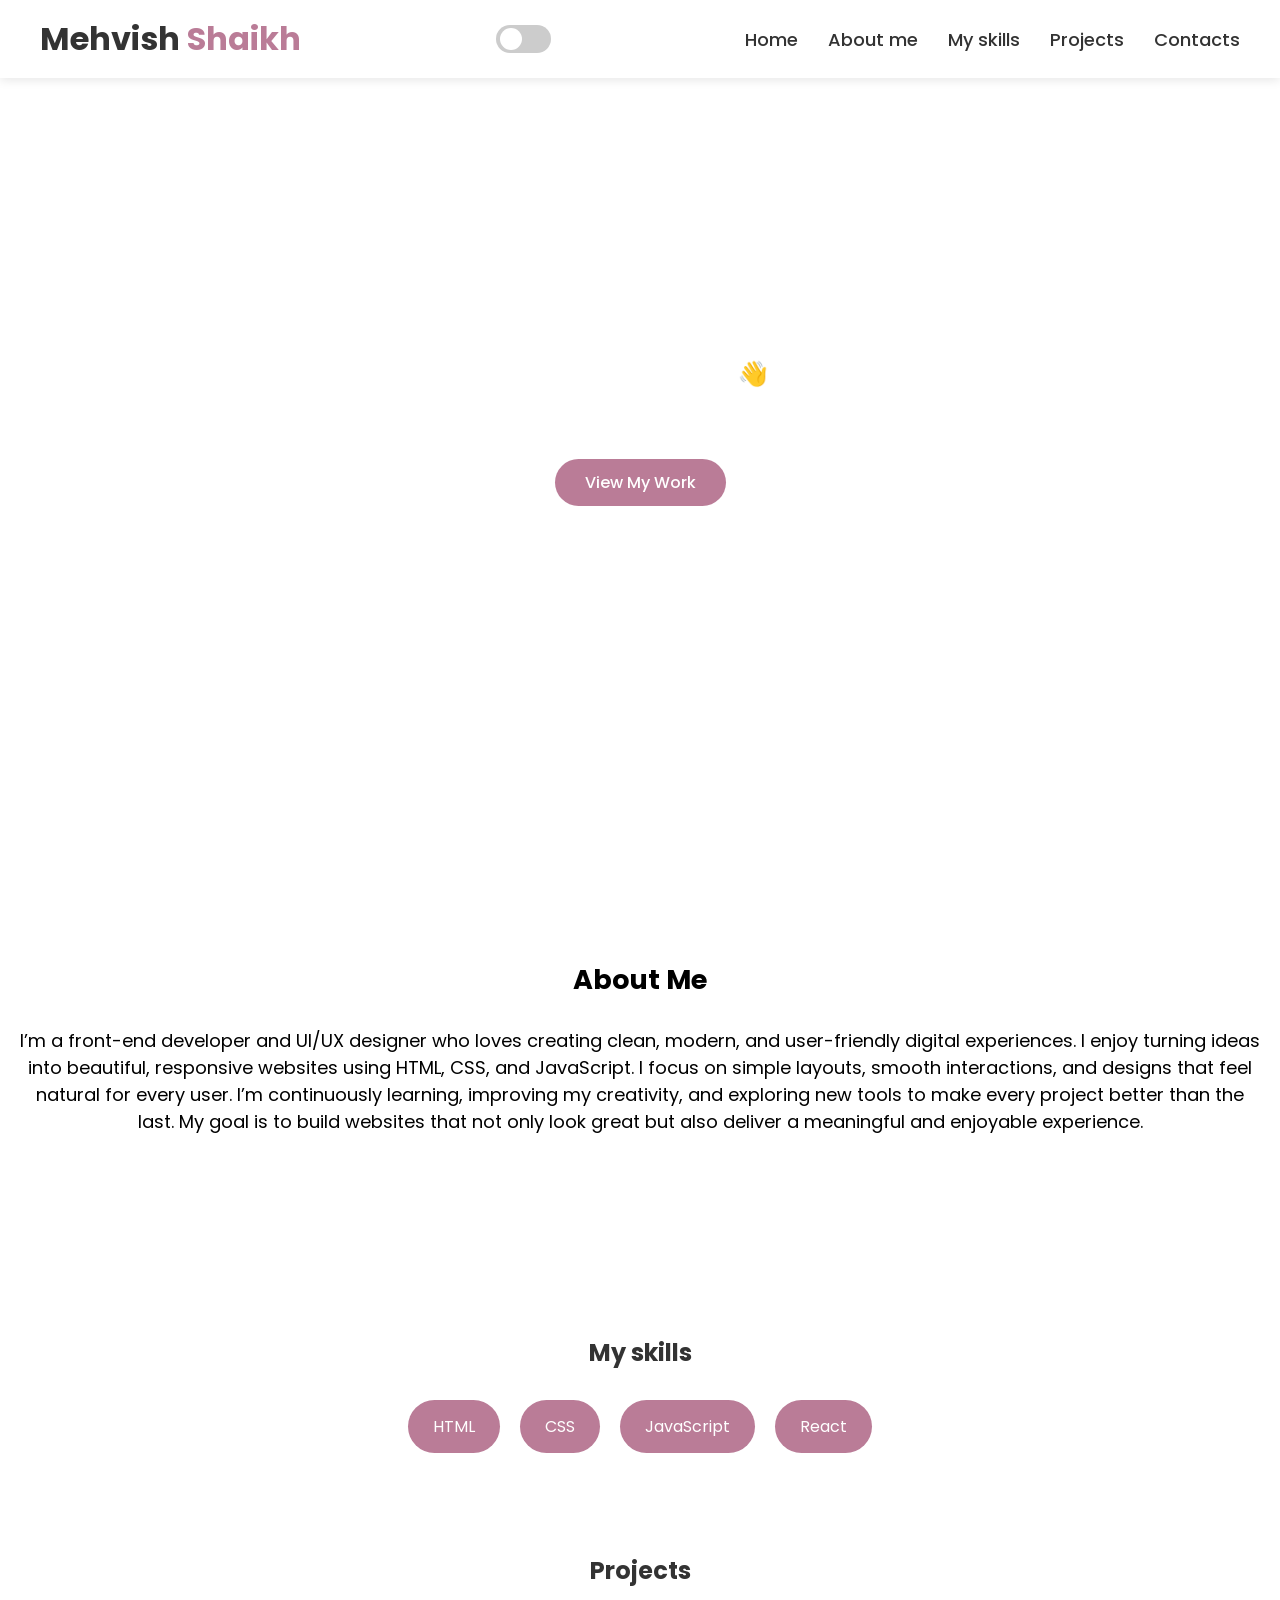
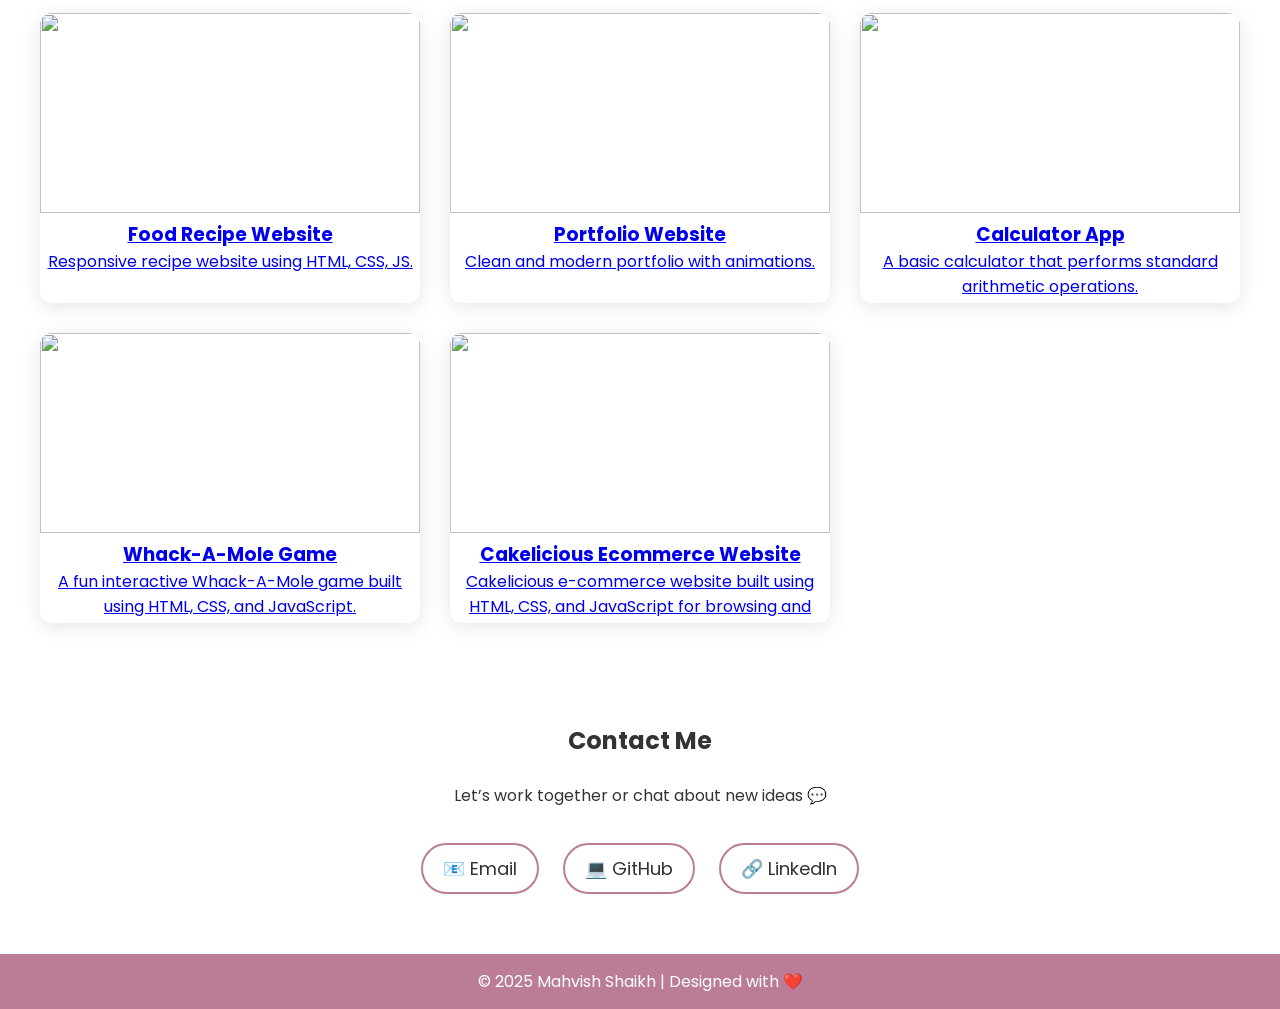
==== index.html @ 02b91872 "Add files via upload" ====
<!DOCTYPE html>
<html lang="en">
<head>
  <meta charset="UTF-8">
  <meta name="viewport" content="width=device-width, initial-scale=1.0">
  <title>Mehvish Shaikh | Portfolio</title>
  <link rel="stylesheet" href="style.css">
  <link href="https://fonts.googleapis.com/css2?family=Poppins:wght@300;400;600&display=swap" rel="stylesheet">
</head>

<body>

  <header>
<div class="container">
      <h1 class="logo">Mehvish<span> Shaikh</span></h1>

     <!-- Dark mode toggle -->
      <label class="switch">
        <input type="checkbox" id="themeToggle">
        <span class="slider"></span>
      </label>

       <!-- NAVBAR -->
    <nav>
      <ul>
        <li><a href="#home">Home</a></li>
        <li><a href="#about">About me</a></li>
        <li><a href="#skills">My skills</a></li>
        <li><a href="#projects">Projects</a></li>
        <li><a href="#contact">Contacts</a></li>
      </ul>
    </nav>
    </div>
  </header>

  <!-- HERO -->
  <section id="home" class="hero fade">
    <div class="hero-content">
      <h1>Hello, I'm <span>Mehvish</span> 👋</h1>
      <h3>Front-End Developer | Designer | Coder</h3>
      <p>I build modern, responsive, and beautiful websites using HTML, CSS, and JavaScript.</p>
      <br>
      <a href="#projects" class="btn">View My Work</a>
    </div>
  </section>


  <!-- ABOUT -->
   <section id="about" class="about fade">
    <h1>About Me</h1>
    <br>
    <p> I’m a front-end developer and UI/UX designer who loves creating clean, modern, 
      and user-friendly digital experiences. I enjoy turning ideas into beautiful, 
      responsive websites using HTML, CSS, and JavaScript. I focus on simple layouts, 
      smooth interactions, and designs that feel natural for every user. 
      I’m continuously learning, improving my creativity, and exploring new tools 
      to make every project better than the last. My goal is to build websites that
       not only look great but also deliver a meaningful and enjoyable experience.</p>

    <!--img src="https://picsum.photos/200" alt="Profile" class="profile-pic"-->
  </section>


  <!-- SKILLS -->
  <section id="skills" class="skills">
    <h1>My skills</h1>
    <div class="skill-container">
      <div class="skill">HTML</div>
      <div class="skill">CSS</div>
      <div class="skill">JavaScript</div>
      <div class="skill">React</div>
    </div>
  </section>

  <!-- PROJECTS -->
  <section id="projects" class="portfolio">
    <h1>Projects</h1>
    <br>
    <div class="project-grid">

      <a href="https://mahvishsk.github.io/Food-Recipe-Website-Frontend-/" target="_blank">
      <div class="card">
        <img src="https://cdn.dribbble.com/userupload/19057524/file/original-2fe5ebf358562f299b66f93895ea4892.png?format=webp&resize=400x300&vertical=center">
        <h3>Food Recipe Website</h3>
        <p>Responsive recipe website using HTML, CSS, JS.</p>
      </div>
      </a>
      
      <a href="https://mahvishsk.github.io/My-Portfolio/" target="_blank">
      <div class="card">
        <img src="https://5.imimg.com/data5/MH/FQ/OV/SELLER-52007146/personal-portfolio-website.jpg">
        <h3>Portfolio Website</h3>
        <p>Clean and modern portfolio with animations.</p>
      </div>
      </a>

      <a href="https://mahvishsk.github.io/Calculator-App-Design/" target="_blank">
      <div class="card">
        <img src="https://miro.medium.com/v2/resize:fit:1400/1*HFudbQwRTPpgFqYnsiPMtA.jpeg">
        <h3>Calculator App</h3>
        <p>A basic calculator that performs standard arithmetic operations.</p>
      </div>
      </a>

      <a href="https://mahvishsk.github.io/Whack-a-Mole-Web-Game/" target="_blank">
      <div class="card">
        <img src="https://encrypted-tbn0.gstatic.com/images?q=tbn:ANd9GcS-D5O43vJQv80W2sntl2Ihf7PdplRimTrDrg&s">
        <h3>Whack-A-Mole Game</h3>
        <p>A fun interactive Whack-A-Mole game built using HTML, CSS, and JavaScript.</p>
      </div>
      </a>

      <a href="https://mahvishsk.github.io/Cakelicious-Ecommerce-Frontend/" target="_blank">
      <div class="card">
        <img src="C:\Users\habsa\OneDrive\Pictures\Screenshots\Screenshot 2026-04-12 203534.png">
        <h3>Cakelicious Ecommerce Website</h3>
        <p>Cakelicious e-commerce website built using HTML, CSS, and JavaScript for browsing and ordering cakes.</p>
      </div>
      </a>

    </div>
  </section>

  <!-- CONTACT -->
  <section id="contact" class="contact fade">
    <h1>Contact Me</h1>
    <br>
    <p>Let’s work together or chat about new ideas 💬</p><br>
    <div class="contact-links">
      <a href="mailto:mahvishshaikh246@gmail.com">📧 Email</a>
      <a href="https://github.com/" target="_blank">💻 GitHub</a>
      <a href="https://linkedin.com" target="_blank">🔗 LinkedIn</a>
    </div>
  </section>

  <!-- ===== FOOTER ===== -->
  <footer>
    <p>© 2025 Mahvish Shaikh | Designed with ❤️</p>
  </footer>

  <script src="script.js"></script>
</body>
</html>
---- style.css ----
/* ---------------- GLOBAL ---------------- */

* {
  margin: 0;
  padding: 0;
  box-sizing: border-box;
  font-family: "Poppins", sans-serif;
  transition: 0.4s ease;   /* smooth hover & dark mode transition */
  
}


body {
  background: #ffffff;
  color: #333;
}

/* DARK MODE */
body.dark {
  background: #1a1a1a;
  color: #f5f5f5;
}

body.dark nav {
  background: #222;
  box-shadow: 0 2px 10px rgba(255,255,255,0.1);
}

body.dark .card {
  background: #2a2a2a;
}

body.dark .skill {
  background: #d28fba;
}

/* ---------------- NAVBAR ---------------- */

header {
  width: 100%;
  padding: 15px 40px;
  background: #fff;
  box-shadow: 0 2px 10px rgba(0,0,0,0.1);
  position: fixed;
  top: 0;
  z-index: 200;
}

body.dark header {
  background: #222;
}

.container {
  display: flex;
  justify-content: space-between;
  align-items: center;
}

.logo span {
  color: #ba7c97;
}

nav ul {
  display: flex;
  gap: 30px;
  list-style: none;
}

nav a {
  text-decoration: none;
  color: inherit;
  font-weight: 500;
  font-size: large;
  
}

nav a:hover {
  color: #ba7c97;
  transform: scale(1.08);
  
}

/* ---------------- TOGGLE SWITCH ---------------- */

.switch {
  position: relative;
  width: 55px;
  height: 28px;
}

.switch input {
  display: none;
}

.slider {
  width: 100%;
  height: 100%;
  background: #ccc;
  border-radius: 30px;
  display: block;
  cursor: pointer;
}

.slider::before {
  content: "";
  width: 22px;
  height: 22px;
  background: white;
  border-radius: 50%;
  position: absolute;
  left: 4px;
  top: 3px;
  transition: 0.3s;
}

input:checked + .slider {
  background: #ba7c97;
}

input:checked + .slider::before {
  transform: translateX(26px);
}

/* ---------------- HERO ---------------- */

.hero {
  height: 90vh;
  background: url("https://c1.wallpaperflare.com/preview/552/758/364/computer-laptop-macbook-coding.jpg") center/cover no-repeat;
  display: flex;
  justify-content: center;
  align-items: center;
  text-align: center;
  color: white;
  padding-top: 90px;
}

.btn {
  margin-top: 20px;
  background: #ba7c97;
  color: white;
  padding: 12px 30px;
  border-radius: 30px;
  text-decoration: none;
  font-weight: 500;
}

.btn:hover {
  background: #d69db4;
  transform: scale(1.05);
}

/* ---------------- ABOUT ---------------- */

/* Option 1: FULL Background Image (Enable this) */
.about {
  background-color: whitesmoke center cover no-repeat;
  color: black;
  font-size: large;
  padding: 150px 18px;
 /* text-shadow: 0 2px 5px rgba(0,0,0,0.6)*/;
}

/* Option 2: Right side image (Remove comments to enable)
.about {
  display: flex;
  justify-content: center;
  align-items: center;
  gap: 40px;
}
.about img {
  width: 260px;
  border-radius: 15px;
}
*/

/* ---------------- SKILLS ---------------- */

.skill-container {
  display: flex;
  justify-content: center;
  flex-wrap: wrap;
  gap: 20px;
  margin-top: 30px;
}

.skill {
  background: #ba7c97;
  padding: 14px 25px;
  border-radius: 50px;
  color: white;
  cursor: pointer;
}

.skill:hover {
  transform: translateY(-5px);
  background: #d79eb5;
}

/* ---------------- PROJECTS ---------------- */

.project-grid {
  display: grid;
  justify-content: center;
  grid-template-columns: repeat(auto-fit, minmax(360px, 1fr));
  gap: 30px;
  width: 100%;
  max-width: 1200px;
}

.card {
  background: #fff;
  border-radius: 12px;
  box-shadow: 0 4px 20px rgba(0,0,0,0.1);
  height: 290px;
  overflow: hidden;
  cursor: pointer;
}

.card:hover {
  transform: scale(1.05);
  box-shadow: 0 6px 25px rgba(0,0,0,0.2);
}

.card img {
  width: 100%;
  height: 200px;
  object-fit:fill;
}

/* ---------------- CONTACT ---------------- */

.contact-links a {
  display: inline-block;
  margin: 10px;
  text-decoration: none;
  font-size: 18px;
  padding: 10px 20px;
  border: 2px solid #ba7c97;
  border-radius: 30px;
  color: inherit;
}

.contact-links a:hover {
  background: #ba7c97;
  color: white;
  transform: scale(1.1);
}

/* ---------------- FOOTER ---------------- */

footer {
  background: #ba7c97;
  padding: 15px;
  color: white;
  text-align: center;
}

section {
  padding: 50px 20px;
  text-align: center;
  width: 100%;
  display: flex;
  flex-direction: column;
  align-items: center;
  justify-content: center;
}

.project-link {
  text-decoration: none;
  color: inherit;
}

.project-link .card {
  cursor: pointer;
}
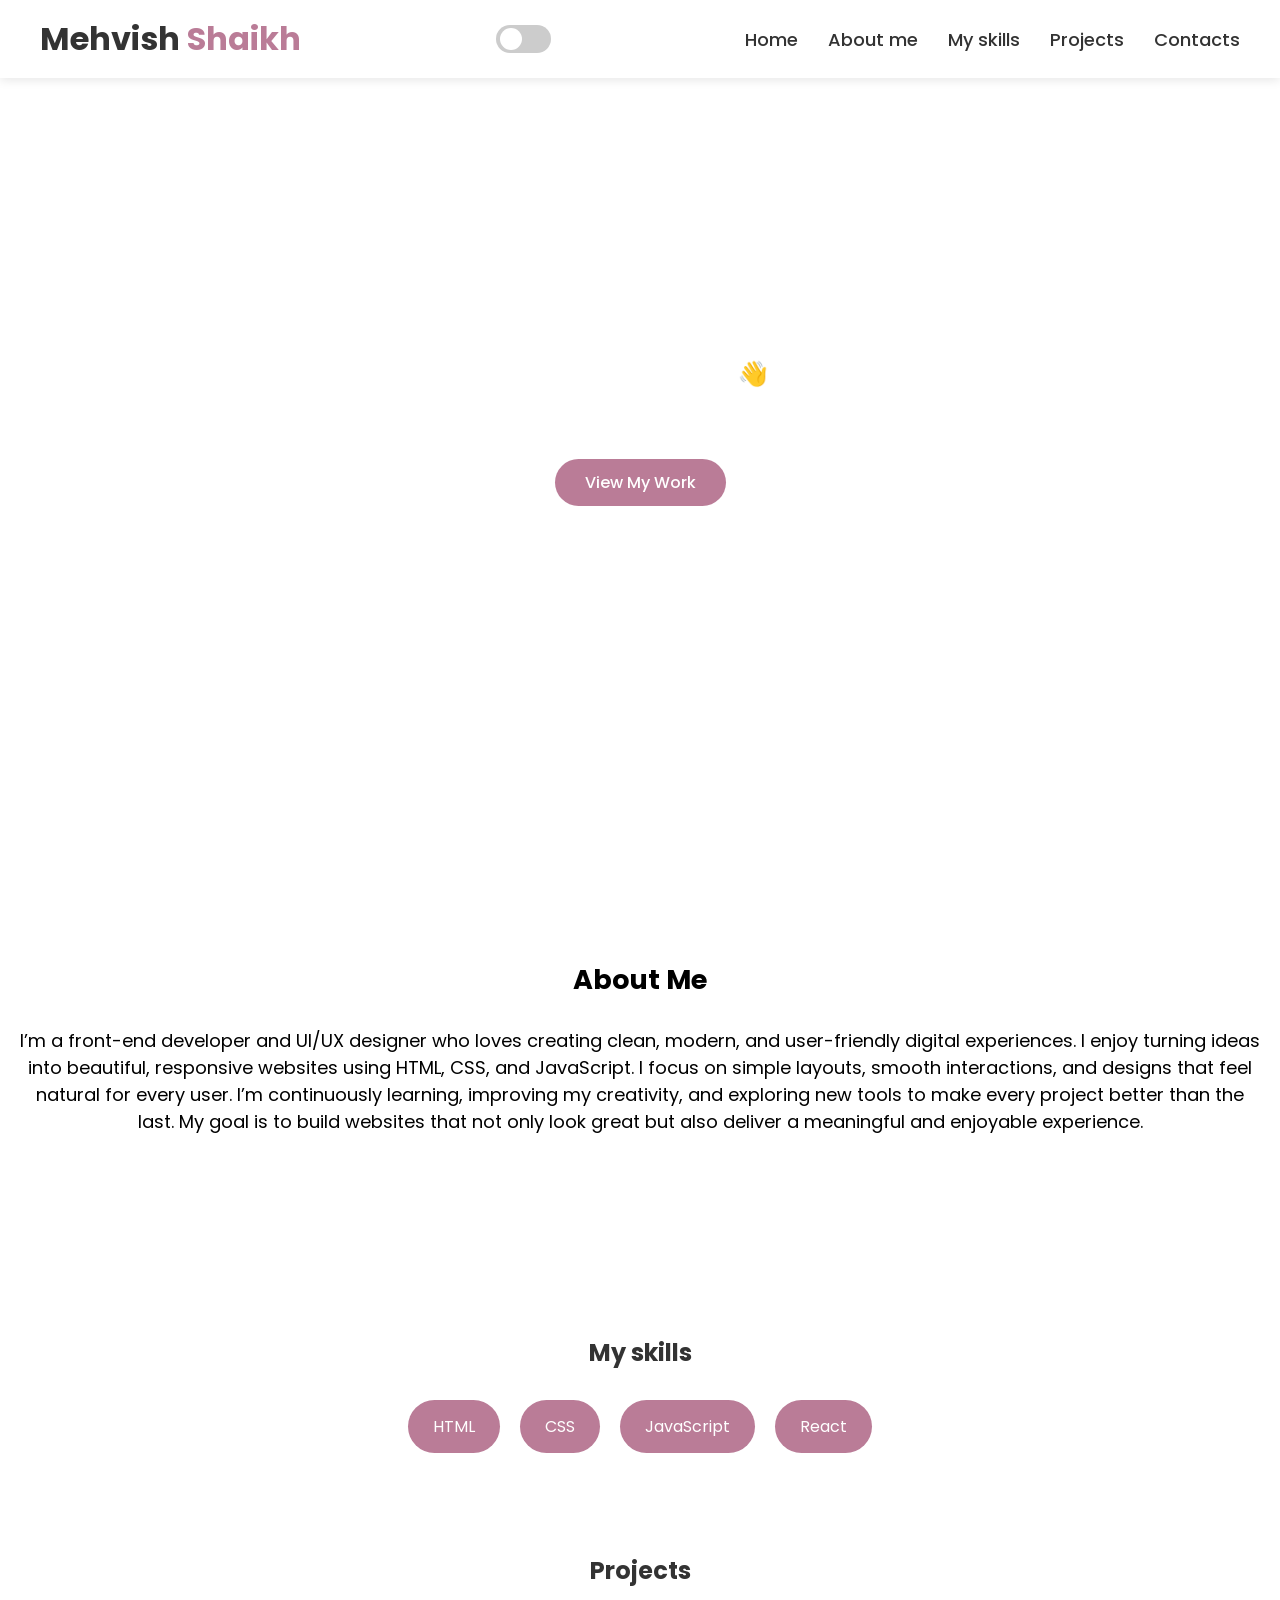
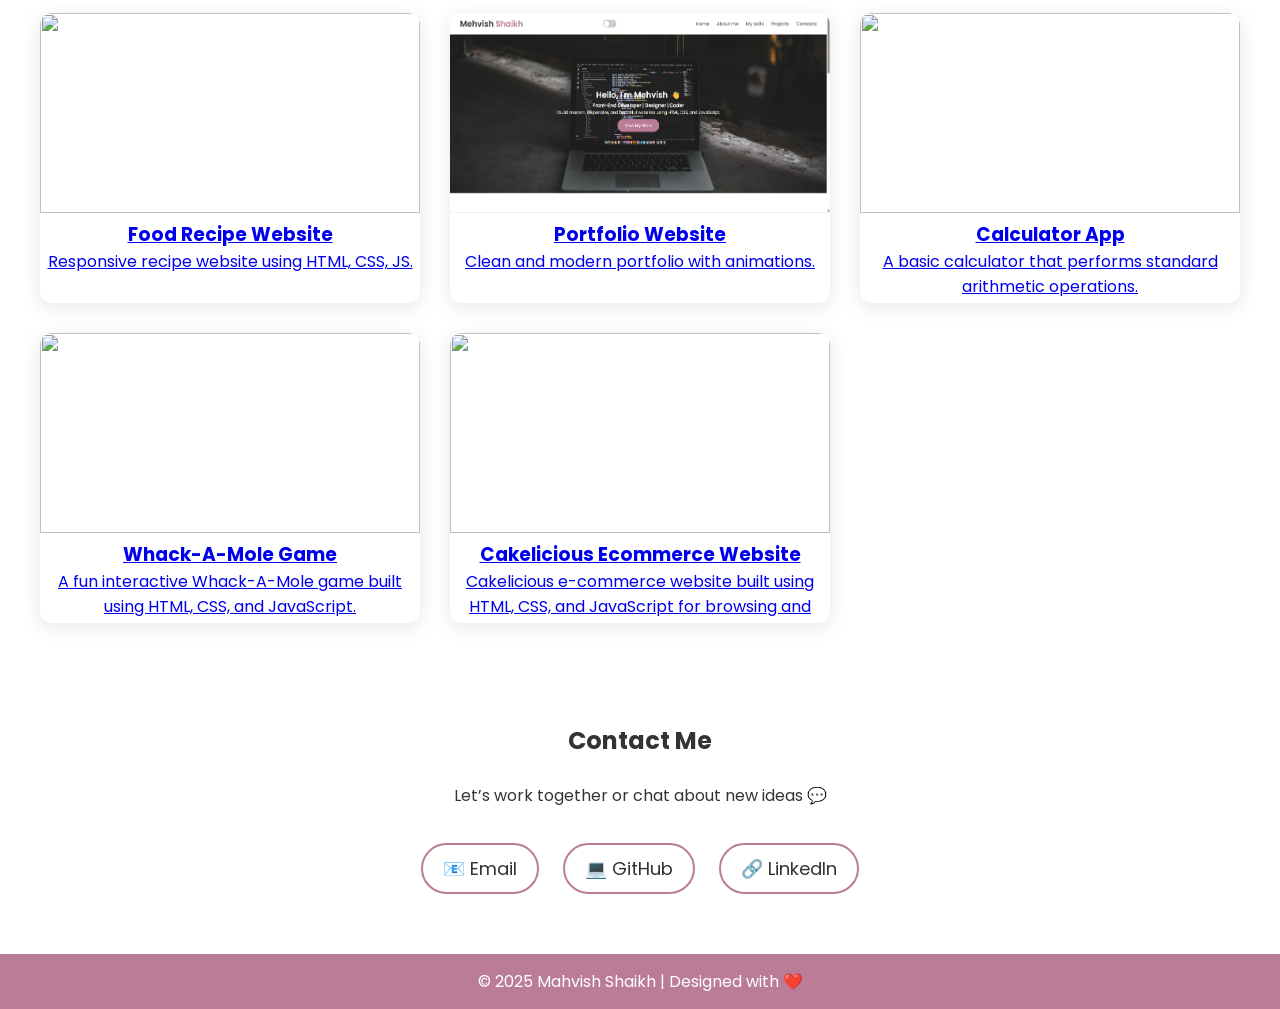
==== commit 6aaf1bac: "Updated portfolio" ====
--- a/index.html
+++ b/index.html
@@ -78,7 +78,7 @@
     <br>
     <div class="project-grid">
 
-      <a href="https://mahvishsk.github.io/Food-Recipe-Website-Frontend-/" target="_blank">
+      <a href="https://mahvishsk.github.io/Food-Recipe-Website-Frontend-/">
       <div class="card">
         <img src="https://cdn.dribbble.com/userupload/19057524/file/original-2fe5ebf358562f299b66f93895ea4892.png?format=webp&resize=400x300&vertical=center">
         <h3>Food Recipe Website</h3>
@@ -86,15 +86,15 @@
       </div>
       </a>
       
-      <a href="https://mahvishsk.github.io/My-Portfolio/" target="_blank">
+      <a href="https://mahvishsk.github.io/My-Portfolio/">
       <div class="card">
-        <img src="https://5.imimg.com/data5/MH/FQ/OV/SELLER-52007146/personal-portfolio-website.jpg">
+        <img src="Screen.png">
         <h3>Portfolio Website</h3>
         <p>Clean and modern portfolio with animations.</p>
       </div>
       </a>
 
-      <a href="https://mahvishsk.github.io/Calculator-App-Design/" target="_blank">
+      <a href="https://mahvishsk.github.io/Calculator-App-Design/">
       <div class="card">
         <img src="https://miro.medium.com/v2/resize:fit:1400/1*HFudbQwRTPpgFqYnsiPMtA.jpeg">
         <h3>Calculator App</h3>
@@ -102,7 +102,7 @@
       </div>
       </a>
 
-      <a href="https://mahvishsk.github.io/Whack-a-Mole-Web-Game/" target="_blank">
+      <a href="https://mahvishsk.github.io/Whack-a-Mole-Web-Game/">
       <div class="card">
         <img src="https://encrypted-tbn0.gstatic.com/images?q=tbn:ANd9GcS-D5O43vJQv80W2sntl2Ihf7PdplRimTrDrg&s">
         <h3>Whack-A-Mole Game</h3>
@@ -110,9 +110,9 @@
       </div>
       </a>
 
-      <a href="https://mahvishsk.github.io/Cakelicious-Ecommerce-Frontend/" target="_blank">
+      <a href="https://mahvishsk.github.io/Cakelicious-Ecommerce-Frontend/">
       <div class="card">
-        <img src="C:\Users\habsa\OneDrive\Pictures\Screenshots\Screenshot 2026-04-12 203534.png">
+        <img src="https://t3.ftcdn.net/jpg/11/60/79/36/360_F_1160793684_8mdkAaLX7VoHTNEfDYF4WYdWzX0P64FU.webp">
         <h3>Cakelicious Ecommerce Website</h3>
         <p>Cakelicious e-commerce website built using HTML, CSS, and JavaScript for browsing and ordering cakes.</p>
       </div>
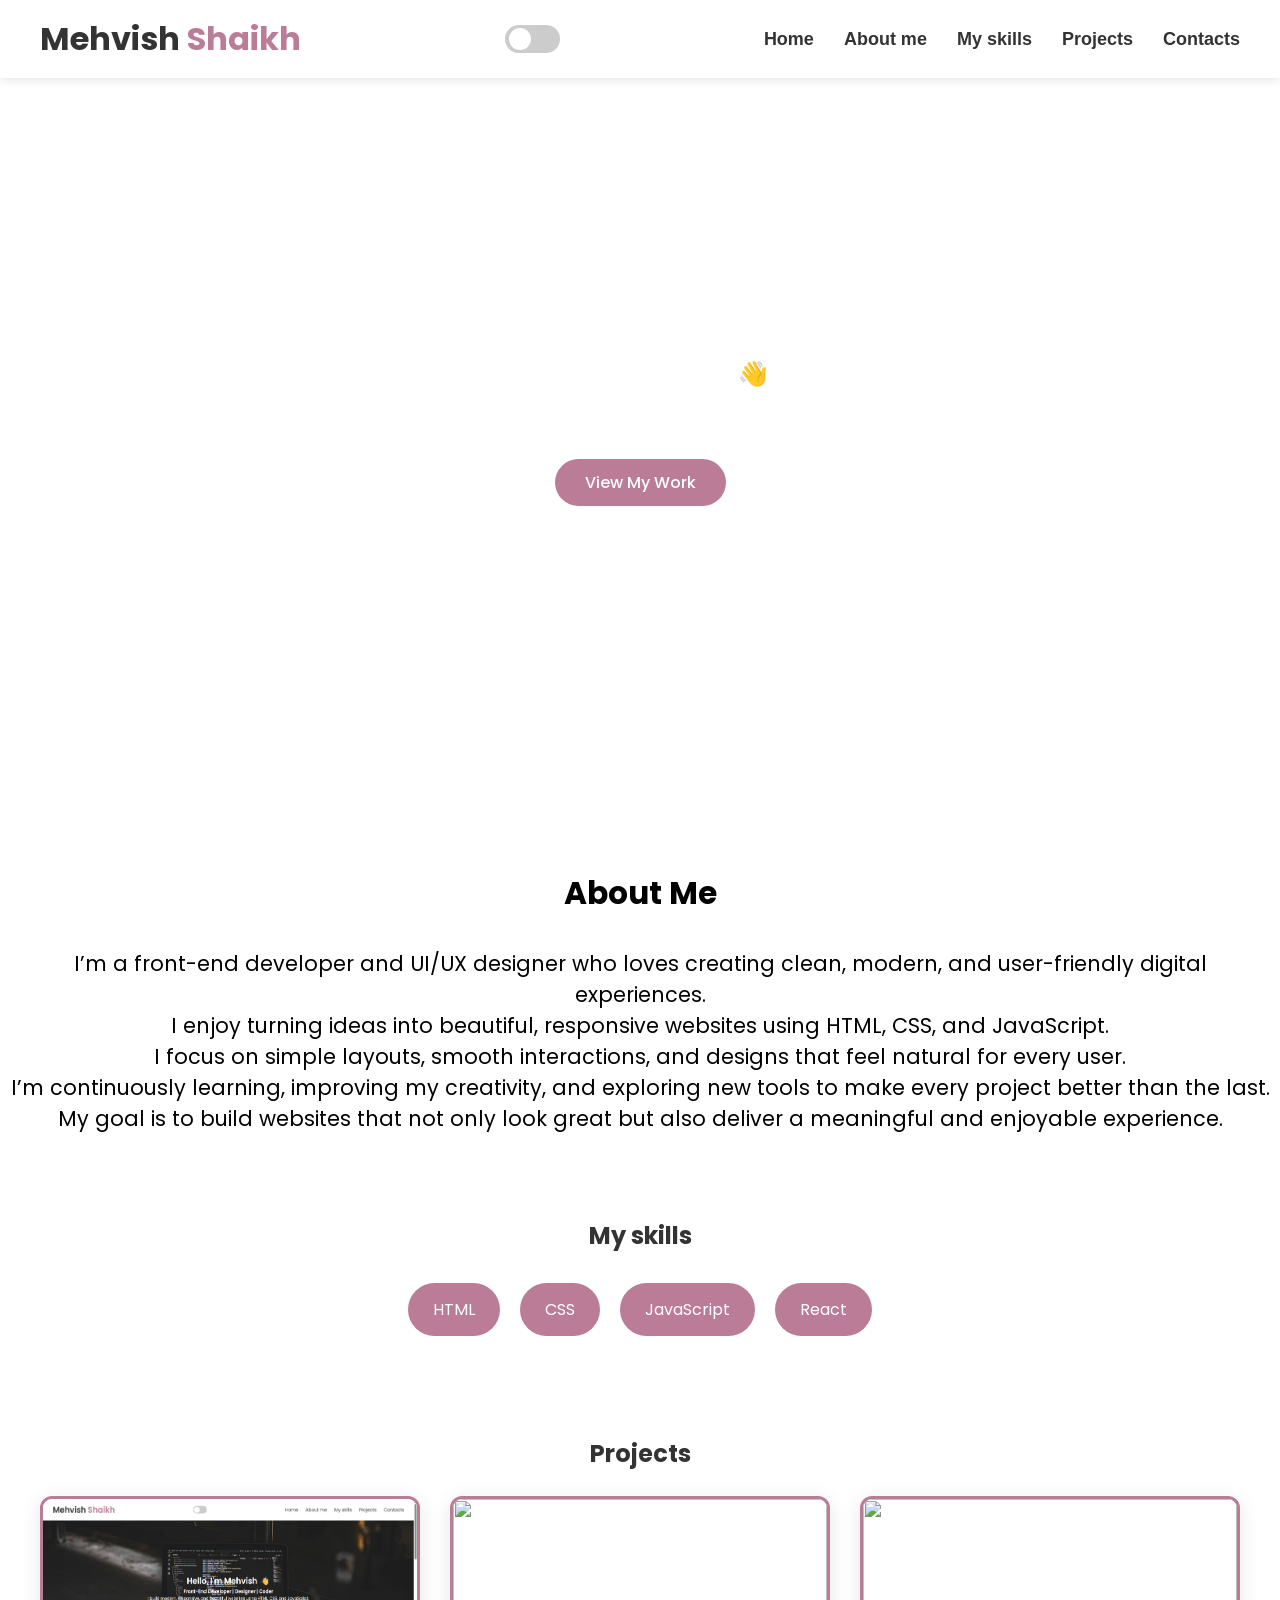
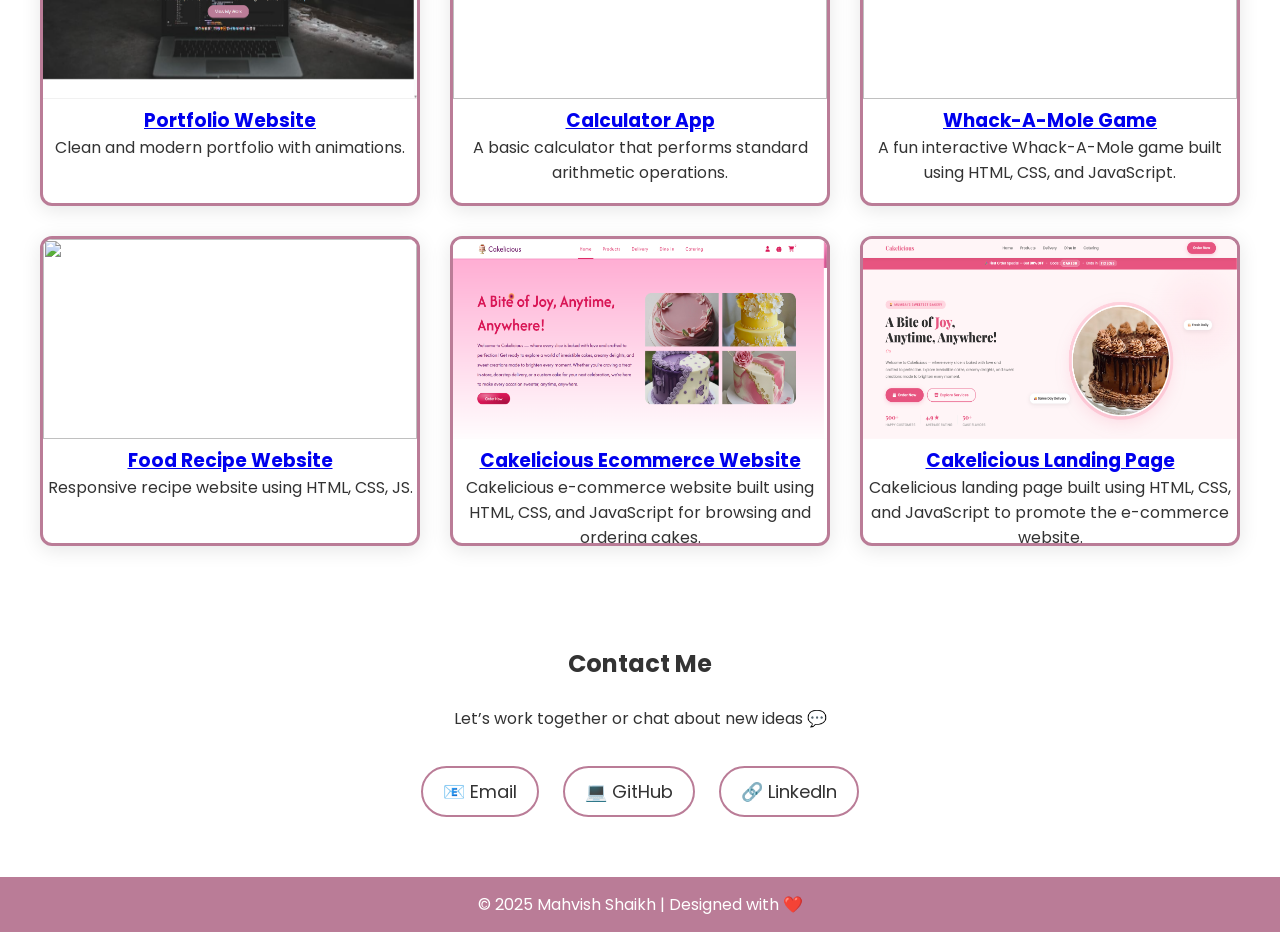
==== commit f732e098: "Resolved merge conflicts and updated portfolio" ====
--- a/index.html
+++ b/index.html
@@ -1,143 +1,147 @@
-<!DOCTYPE html>
-<html lang="en">
-<head>
-  <meta charset="UTF-8">
-  <meta name="viewport" content="width=device-width, initial-scale=1.0">
-  <title>Mehvish Shaikh | Portfolio</title>
-  <link rel="stylesheet" href="style.css">
-  <link href="https://fonts.googleapis.com/css2?family=Poppins:wght@300;400;600&display=swap" rel="stylesheet">
-</head>
-
-<body>
-
-  <header>
-<div class="container">
-      <h1 class="logo">Mehvish<span> Shaikh</span></h1>
-
-     <!-- Dark mode toggle -->
-      <label class="switch">
-        <input type="checkbox" id="themeToggle">
-        <span class="slider"></span>
-      </label>
-
-       <!-- NAVBAR -->
-    <nav>
-      <ul>
-        <li><a href="#home">Home</a></li>
-        <li><a href="#about">About me</a></li>
-        <li><a href="#skills">My skills</a></li>
-        <li><a href="#projects">Projects</a></li>
-        <li><a href="#contact">Contacts</a></li>
-      </ul>
-    </nav>
-    </div>
-  </header>
-
-  <!-- HERO -->
-  <section id="home" class="hero fade">
-    <div class="hero-content">
-      <h1>Hello, I'm <span>Mehvish</span> 👋</h1>
-      <h3>Front-End Developer | Designer | Coder</h3>
-      <p>I build modern, responsive, and beautiful websites using HTML, CSS, and JavaScript.</p>
-      <br>
-      <a href="#projects" class="btn">View My Work</a>
-    </div>
-  </section>
-
-
-  <!-- ABOUT -->
-   <section id="about" class="about fade">
-    <h1>About Me</h1>
-    <br>
-    <p> I’m a front-end developer and UI/UX designer who loves creating clean, modern, 
-      and user-friendly digital experiences. I enjoy turning ideas into beautiful, 
-      responsive websites using HTML, CSS, and JavaScript. I focus on simple layouts, 
-      smooth interactions, and designs that feel natural for every user. 
-      I’m continuously learning, improving my creativity, and exploring new tools 
-      to make every project better than the last. My goal is to build websites that
-       not only look great but also deliver a meaningful and enjoyable experience.</p>
-
-    <!--img src="https://picsum.photos/200" alt="Profile" class="profile-pic"-->
-  </section>
-
-
-  <!-- SKILLS -->
-  <section id="skills" class="skills">
-    <h1>My skills</h1>
-    <div class="skill-container">
-      <div class="skill">HTML</div>
-      <div class="skill">CSS</div>
-      <div class="skill">JavaScript</div>
-      <div class="skill">React</div>
-    </div>
-  </section>
-
-  <!-- PROJECTS -->
-  <section id="projects" class="portfolio">
-    <h1>Projects</h1>
-    <br>
-    <div class="project-grid">
-
-      <a href="https://mahvishsk.github.io/Food-Recipe-Website-Frontend-/">
-      <div class="card">
-        <img src="https://cdn.dribbble.com/userupload/19057524/file/original-2fe5ebf358562f299b66f93895ea4892.png?format=webp&resize=400x300&vertical=center">
-        <h3>Food Recipe Website</h3>
-        <p>Responsive recipe website using HTML, CSS, JS.</p>
-      </div>
-      </a>
-      
-      <a href="https://mahvishsk.github.io/My-Portfolio/">
-      <div class="card">
-        <img src="Screen.png">
-        <h3>Portfolio Website</h3>
-        <p>Clean and modern portfolio with animations.</p>
-      </div>
-      </a>
-
-      <a href="https://mahvishsk.github.io/Calculator-App-Design/">
-      <div class="card">
-        <img src="https://miro.medium.com/v2/resize:fit:1400/1*HFudbQwRTPpgFqYnsiPMtA.jpeg">
-        <h3>Calculator App</h3>
-        <p>A basic calculator that performs standard arithmetic operations.</p>
-      </div>
-      </a>
-
-      <a href="https://mahvishsk.github.io/Whack-a-Mole-Web-Game/">
-      <div class="card">
-        <img src="https://encrypted-tbn0.gstatic.com/images?q=tbn:ANd9GcS-D5O43vJQv80W2sntl2Ihf7PdplRimTrDrg&s">
-        <h3>Whack-A-Mole Game</h3>
-        <p>A fun interactive Whack-A-Mole game built using HTML, CSS, and JavaScript.</p>
-      </div>
-      </a>
-
-      <a href="https://mahvishsk.github.io/Cakelicious-Ecommerce-Frontend/">
-      <div class="card">
-        <img src="https://t3.ftcdn.net/jpg/11/60/79/36/360_F_1160793684_8mdkAaLX7VoHTNEfDYF4WYdWzX0P64FU.webp">
-        <h3>Cakelicious Ecommerce Website</h3>
-        <p>Cakelicious e-commerce website built using HTML, CSS, and JavaScript for browsing and ordering cakes.</p>
-      </div>
-      </a>
-
-    </div>
-  </section>
-
-  <!-- CONTACT -->
-  <section id="contact" class="contact fade">
-    <h1>Contact Me</h1>
-    <br>
-    <p>Let’s work together or chat about new ideas 💬</p><br>
-    <div class="contact-links">
-      <a href="mailto:mahvishshaikh246@gmail.com">📧 Email</a>
-      <a href="https://github.com/" target="_blank">💻 GitHub</a>
-      <a href="https://linkedin.com" target="_blank">🔗 LinkedIn</a>
-    </div>
-  </section>
-
-  <!-- ===== FOOTER ===== -->
-  <footer>
-    <p>© 2025 Mahvish Shaikh | Designed with ❤️</p>
-  </footer>
-
-  <script src="script.js"></script>
-</body>
-</html>
+<!DOCTYPE html>
+<html lang="en">
+<head>
+  <meta charset="UTF-8">
+  <meta name="viewport" content="width=device-width, initial-scale=1.0">
+  <title>Mehvish Shaikh | Portfolio</title>
+  <link rel="stylesheet" href="style.css">
+  <link href="https://fonts.googleapis.com/css2?family=Poppins:wght@300;400;600&display=swap" rel="stylesheet">
+</head>
+
+<body>
+
+  <header>
+<div class="container">
+      <h1 class="logo">Mehvish<span> Shaikh</span></h1>
+
+     <!-- Dark mode toggle -->
+      <label class="switch">
+        <input type="checkbox" id="themeToggle">
+        <span class="slider"></span>
+      </label>
+
+       <!-- NAVBAR -->
+    <nav>
+      <ul>
+        <li><a href="#home">Home</a></li>
+        <li><a href="#about">About me</a></li>
+        <li><a href="#skills">My skills</a></li>
+        <li><a href="#projects">Projects</a></li>
+        <li><a href="#contact">Contacts</a></li>
+      </ul>
+    </nav>
+    </div>
+  </header>
+
+  <!-- HERO -->
+  <section id="home" class="hero fade">
+    <div class="hero-content">
+      <h1>Hello, I'm <span>Mehvish</span> 👋</h1>
+      <h3>Front-End Developer | Designer | Coder</h3>
+      <p>I build modern, responsive, and beautiful websites using HTML, CSS, and JavaScript.</p>
+      <br>
+      <a href="#projects" class="btn">View My Work</a>
+    </div>
+  </section>
+
+
+  <!-- ABOUT -->
+   <section id="about" class="about fade">
+    <h2>About Me</h2>
+    <br>
+    <p> I’m a front-end developer and UI/UX designer who loves creating clean, modern, 
+      and user-friendly digital experiences.<br>
+      I enjoy turning ideas into beautiful, 
+      responsive websites using HTML, CSS, and JavaScript.<br>
+      I focus on simple layouts, 
+      smooth interactions, and designs that feel natural for every user.<br>
+      I’m continuously learning, improving my creativity, and exploring new tools 
+      to make every project better than the last.<br>
+      My goal is to build websites that not only look great but also deliver a meaningful and enjoyable experience.</p>
+
+    <!--img src="https://picsum.photos/200" alt="Profile" class="profile-pic"-->
+  </section>
+
+
+  <!-- SKILLS -->
+  <section id="skills" class="skills">
+    <h1>My skills</h1>
+    <div class="skill-container">
+      <div class="skill">HTML</div>
+      <div class="skill">CSS</div>
+      <div class="skill">JavaScript</div>
+      <div class="skill">React</div>
+    </div>
+  </section>
+
+  <!-- PROJECTS -->
+  <section id="projects" class="portfolio">
+    <h1>Projects</h1>
+    <br>
+    <div class="project-grid">
+
+      <div class="card">
+        <a href="https://mahvishsk.github.io/My-Portfolio/">
+        <img src="Screen.png">
+        <h3>Portfolio Website</h3></a>
+        <p>Clean and modern portfolio with animations.</p>
+      </div>
+     
+      <div class="card">
+         <a href="https://mahvishsk.github.io/Calculator-App-Design/">
+        <img src="https://miro.medium.com/v2/resize:fit:1400/1*HFudbQwRTPpgFqYnsiPMtA.jpeg">
+        <h3>Calculator App</h3></a>
+        <p>A basic calculator that performs standard arithmetic operations.</p>
+      </div>
+      
+      <div class="card">
+        <a href="https://mahvishsk.github.io/Whack-a-Mole-Web-Game/">
+        <img src="https://encrypted-tbn0.gstatic.com/images?q=tbn:ANd9GcS-D5O43vJQv80W2sntl2Ihf7PdplRimTrDrg&s">
+        <h3>Whack-A-Mole Game</h3></a>
+        <p>A fun interactive Whack-A-Mole game built using HTML, CSS, and JavaScript.</p>
+      </div>
+
+      <div class="card">
+        <a href="https://mahvishsk.github.io/Food-Recipe-Website-Frontend-/">
+        <img src="https://cdn.dribbble.com/userupload/19057524/file/original-2fe5ebf358562f299b66f93895ea4892.png?format=webp&resize=400x300&vertical=center">
+        <h3>Food Recipe Website</h3></a>
+        <p>Responsive recipe website using HTML, CSS, JS.</p>
+      </div>
+      
+      <div class="card">
+         <a href="https://mahvishsk.github.io/Cakelicious-Ecommerce-Frontend/">
+        <img src="cakelisious.png">
+        <h3>Cakelicious Ecommerce Website</h3></a>
+        <p>Cakelicious e-commerce website built using HTML, CSS, and JavaScript for browsing and ordering cakes.</p>
+      </div>
+      
+      <div class="card">
+        <a href="https://mahvishsk.github.io/Cakelicious-Landing-Pg/">
+        <img src="image.png">
+        <h3>Cakelicious Landing Page</h3></a>
+        <p>Cakelicious landing page built using HTML, CSS, and JavaScript to promote the e-commerce website.</p>
+      </div>
+      
+    </div>
+  </section>
+
+  <!-- CONTACT -->
+  <section id="contact" class="contact fade">
+    <h1>Contact Me</h1>
+    <br>
+    <p>Let’s work together or chat about new ideas 💬</p><br>
+    <div class="contact-links">
+      <a href="mailto:mahvishshaikh246@gmail.com">📧 Email</a>
+      <a href="https://github.com/" target="_blank">💻 GitHub</a>
+      <a href="https://linkedin.com" target="_blank">🔗 LinkedIn</a>
+    </div>
+  </section>
+
+  <!-- ===== FOOTER ===== -->
+  <footer>
+    <p>© 2025 Mahvish Shaikh | Designed with ❤️</p>
+  </footer>
+
+  <script src="script.js"></script>
+</body>
+</html>
--- a/style.css
+++ b/style.css
@@ -1,275 +1,277 @@
-/* ---------------- GLOBAL ---------------- */
-
-* {
-  margin: 0;
-  padding: 0;
-  box-sizing: border-box;
-  font-family: "Poppins", sans-serif;
-  transition: 0.4s ease;   /* smooth hover & dark mode transition */
-  
-}
-
-
-body {
-  background: #ffffff;
-  color: #333;
-}
-
-/* DARK MODE */
-body.dark {
-  background: #1a1a1a;
-  color: #f5f5f5;
-}
-
-body.dark nav {
-  background: #222;
-  box-shadow: 0 2px 10px rgba(255,255,255,0.1);
-}
-
-body.dark .card {
-  background: #2a2a2a;
-}
-
-body.dark .skill {
-  background: #d28fba;
-}
-
-/* ---------------- NAVBAR ---------------- */
-
-header {
-  width: 100%;
-  padding: 15px 40px;
-  background: #fff;
-  box-shadow: 0 2px 10px rgba(0,0,0,0.1);
-  position: fixed;
-  top: 0;
-  z-index: 200;
-}
-
-body.dark header {
-  background: #222;
-}
-
-.container {
-  display: flex;
-  justify-content: space-between;
-  align-items: center;
-}
-
-.logo span {
-  color: #ba7c97;
-}
-
-nav ul {
-  display: flex;
-  gap: 30px;
-  list-style: none;
-}
-
-nav a {
-  text-decoration: none;
-  color: inherit;
-  font-weight: 500;
-  font-size: large;
-  
-}
-
-nav a:hover {
-  color: #ba7c97;
-  transform: scale(1.08);
-  
-}
-
-/* ---------------- TOGGLE SWITCH ---------------- */
-
-.switch {
-  position: relative;
-  width: 55px;
-  height: 28px;
-}
-
-.switch input {
-  display: none;
-}
-
-.slider {
-  width: 100%;
-  height: 100%;
-  background: #ccc;
-  border-radius: 30px;
-  display: block;
-  cursor: pointer;
-}
-
-.slider::before {
-  content: "";
-  width: 22px;
-  height: 22px;
-  background: white;
-  border-radius: 50%;
-  position: absolute;
-  left: 4px;
-  top: 3px;
-  transition: 0.3s;
-}
-
-input:checked + .slider {
-  background: #ba7c97;
-}
-
-input:checked + .slider::before {
-  transform: translateX(26px);
-}
-
-/* ---------------- HERO ---------------- */
-
-.hero {
-  height: 90vh;
-  background: url("https://c1.wallpaperflare.com/preview/552/758/364/computer-laptop-macbook-coding.jpg") center/cover no-repeat;
-  display: flex;
-  justify-content: center;
-  align-items: center;
-  text-align: center;
-  color: white;
-  padding-top: 90px;
-}
-
-.btn {
-  margin-top: 20px;
-  background: #ba7c97;
-  color: white;
-  padding: 12px 30px;
-  border-radius: 30px;
-  text-decoration: none;
-  font-weight: 500;
-}
-
-.btn:hover {
-  background: #d69db4;
-  transform: scale(1.05);
-}
-
-/* ---------------- ABOUT ---------------- */
-
-/* Option 1: FULL Background Image (Enable this) */
-.about {
-  background-color: whitesmoke center cover no-repeat;
-  color: black;
-  font-size: large;
-  padding: 150px 18px;
- /* text-shadow: 0 2px 5px rgba(0,0,0,0.6)*/;
-}
-
-/* Option 2: Right side image (Remove comments to enable)
-.about {
-  display: flex;
-  justify-content: center;
-  align-items: center;
-  gap: 40px;
-}
-.about img {
-  width: 260px;
-  border-radius: 15px;
-}
-*/
-
-/* ---------------- SKILLS ---------------- */
-
-.skill-container {
-  display: flex;
-  justify-content: center;
-  flex-wrap: wrap;
-  gap: 20px;
-  margin-top: 30px;
-}
-
-.skill {
-  background: #ba7c97;
-  padding: 14px 25px;
-  border-radius: 50px;
-  color: white;
-  cursor: pointer;
-}
-
-.skill:hover {
-  transform: translateY(-5px);
-  background: #d79eb5;
-}
-
-/* ---------------- PROJECTS ---------------- */
-
-.project-grid {
-  display: grid;
-  justify-content: center;
-  grid-template-columns: repeat(auto-fit, minmax(360px, 1fr));
-  gap: 30px;
-  width: 100%;
-  max-width: 1200px;
-}
-
-.card {
-  background: #fff;
-  border-radius: 12px;
-  box-shadow: 0 4px 20px rgba(0,0,0,0.1);
-  height: 290px;
-  overflow: hidden;
-  cursor: pointer;
-}
-
-.card:hover {
-  transform: scale(1.05);
-  box-shadow: 0 6px 25px rgba(0,0,0,0.2);
-}
-
-.card img {
-  width: 100%;
-  height: 200px;
-  object-fit:fill;
-}
-
-/* ---------------- CONTACT ---------------- */
-
-.contact-links a {
-  display: inline-block;
-  margin: 10px;
-  text-decoration: none;
-  font-size: 18px;
-  padding: 10px 20px;
-  border: 2px solid #ba7c97;
-  border-radius: 30px;
-  color: inherit;
-}
-
-.contact-links a:hover {
-  background: #ba7c97;
-  color: white;
-  transform: scale(1.1);
-}
-
-/* ---------------- FOOTER ---------------- */
-
-footer {
-  background: #ba7c97;
-  padding: 15px;
-  color: white;
-  text-align: center;
-}
-
-section {
-  padding: 50px 20px;
-  text-align: center;
-  width: 100%;
-  display: flex;
-  flex-direction: column;
-  align-items: center;
-  justify-content: center;
-}
-
-.project-link {
-  text-decoration: none;
-  color: inherit;
-}
-
-.project-link .card {
-  cursor: pointer;
+/* ---------------- GLOBAL ---------------- */
+
+* {
+  margin: 0;
+  padding: 0;
+  box-sizing: border-box;
+  font-family: "Poppins", sans-serif;
+  transition: 0.4s ease;   /* smooth hover & dark mode transition */
+  
+}
+
+
+body {
+  background: #ffffff;
+  color: #333;
+}
+
+/* DARK MODE */
+body.dark {
+  background: #1a1a1a;
+  color: #f5f5f5;
+}
+
+body.dark nav {
+  background: #222;
+  box-shadow: 0 2px 10px rgba(255,255,255,0.1);
+}
+
+body.dark .card {
+  background: #2a2a2a;
+}
+
+body.dark .skill {
+  background: #d28fba;
+}
+
+/* ---------------- NAVBAR ---------------- */
+
+header {
+  width: 100%;
+  padding: 15px 40px;
+  background: #fff;
+  box-shadow: 0 2px 10px rgba(0,0,0,0.1);
+  position: fixed;
+  top: 0;
+  z-index: 200;
+}
+
+body.dark header {
+  background: #222;
+}
+
+.container {
+  display: flex;
+  justify-content: space-between;
+  align-items: center;
+}
+
+.logo span {
+  color: #ba7c97;
+}
+
+nav ul {
+  display: flex;
+  gap: 30px;
+  list-style: none;
+}
+
+nav a {
+  text-decoration: none;
+  color: inherit;
+  font-weight: 550;
+  font-size: large;
+  
+}
+
+nav a:hover {
+  color: #ba7c97;
+  transform: scale(1.08);
+  
+}
+
+/* ---------------- TOGGLE SWITCH ---------------- */
+
+.switch {
+  position: relative;
+  width: 55px;
+  height: 28px;
+}
+
+.switch input {
+  display: none;
+}
+
+.slider {
+  width: 100%;
+  height: 100%;
+  background: #ccc;
+  border-radius: 30px;
+  display: block;
+  cursor: pointer;
+}
+
+.slider::before {
+  content: "";
+  width: 22px;
+  height: 22px;
+  background: white;
+  border-radius: 50%;
+  position: absolute;
+  left: 4px;
+  top: 3px;
+  transition: 0.3s;
+}
+
+input:checked + .slider {
+  background: #ba7c97;
+}
+
+input:checked + .slider::before {
+  transform: translateX(26px);
+}
+
+/* ---------------- HERO ---------------- */
+
+.hero {
+  height: 90vh;
+  background: url("https://c1.wallpaperflare.com/preview/552/758/364/computer-laptop-macbook-coding.jpg") center/cover no-repeat;
+  display: flex;
+  justify-content: center;
+  align-items: center;
+  text-align: center;
+  color: white;
+  padding-top: 90px;
+}
+
+.btn {
+  margin-top: 20px;
+  background: #ba7c97;
+  color: white;
+  padding: 12px 30px;
+  border-radius: 30px;
+  text-decoration: none;
+  font-weight: 500;
+}
+
+.btn:hover {
+  background: #d69db4;
+  transform: scale(1.05);
+}
+
+/* ---------------- ABOUT ---------------- */
+
+/* Option 1: FULL Background Image (Enable this) */
+.about {
+  background-color: whitesmoke center cover no-repeat;
+  color: black;
+  font-size:130%;
+  padding: 60px 10px;
+  margin-bottom: -2%
+ /* text-shadow: 0 2px 5px rgba(0,0,0,0.6)*/;
+}
+
+/* Option 2: Right side image (Remove comments to enable)
+.about {
+  display: flex;
+  justify-content: center;
+  align-items: center;
+  gap: 40px;
+}
+.about img {
+  width: 260px;
+  border-radius: 15px;
+}
+*/
+
+/* ---------------- SKILLS ---------------- */
+
+.skill-container {
+  display: flex;
+  justify-content: center;
+  flex-wrap: wrap;
+  gap: 20px;
+  margin-top: 30px;
+}
+
+.skill {
+  background: #ba7c97;
+  padding: 14px 25px;
+  border-radius: 50px;
+  color: white;
+  cursor: pointer;
+}
+
+.skill:hover {
+  transform: translateY(-5px);
+  background: #d79eb5;
+}
+
+/* ---------------- PROJECTS ---------------- */
+
+.project-grid {
+  display: grid;
+  justify-content: center;
+  grid-template-columns: repeat(auto-fit, minmax(360px, 1fr));
+  gap: 30px;
+  width: 100%;
+  max-width: 1200px;
+}
+
+.card {
+  background: #fff;
+  border-radius: 12px ;
+   border: 3px solid #ba7c97;
+  box-shadow: 0 4px 20px rgba(0,0,0,0.1);
+  height: 310px;
+  overflow: hidden;
+  cursor: pointer;
+}
+
+.card:hover {
+  transform: scale(1.05);
+  box-shadow: 0 6px 25px rgba(0,0,0,0.2);
+}
+
+.card img {
+  width: 100%;
+  height: 200px;
+  object-fit:fill;
+}
+
+/* ---------------- CONTACT ---------------- */
+
+.contact-links a {
+  display: inline-block;
+  margin: 10px;
+  text-decoration: none;
+  font-size: 18px;
+  padding: 10px 20px;
+  border: 2px solid #ba7c97;
+  border-radius: 30px;
+  color: inherit;
+}
+
+.contact-links a:hover {
+  background: #ba7c97;
+  color: white;
+  transform: scale(1.1);
+}
+
+/* ---------------- FOOTER ---------------- */
+
+footer {
+  background: #ba7c97;
+  padding: 15px;
+  color: white;
+  text-align: center;
+}
+
+section {
+  padding: 50px 20px;
+  text-align: center;
+  width: 100%;
+  display: flex;
+  flex-direction: column;
+  align-items: center;
+  justify-content: center;
+}
+
+.project-link {
+  text-decoration: none;
+  color: inherit;
+}
+
+.project-link .card {
+  cursor: pointer;
 }
